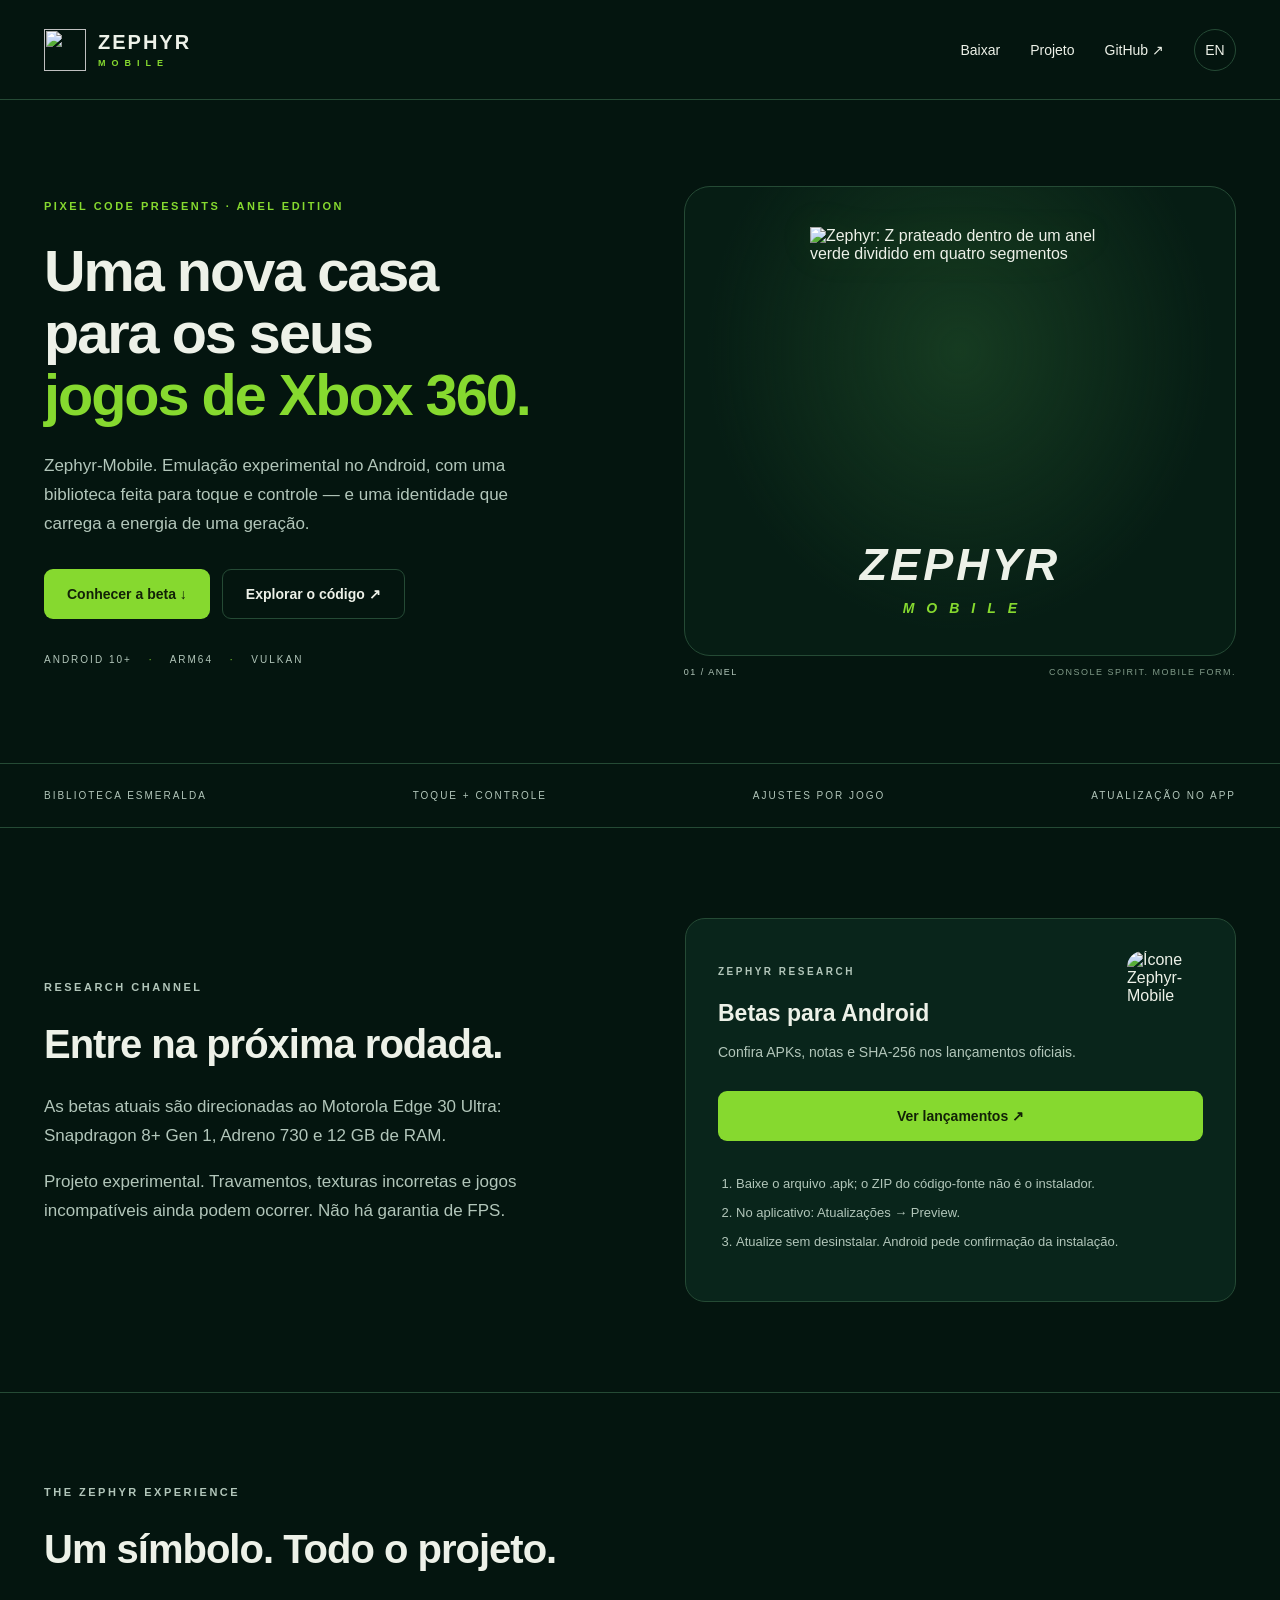
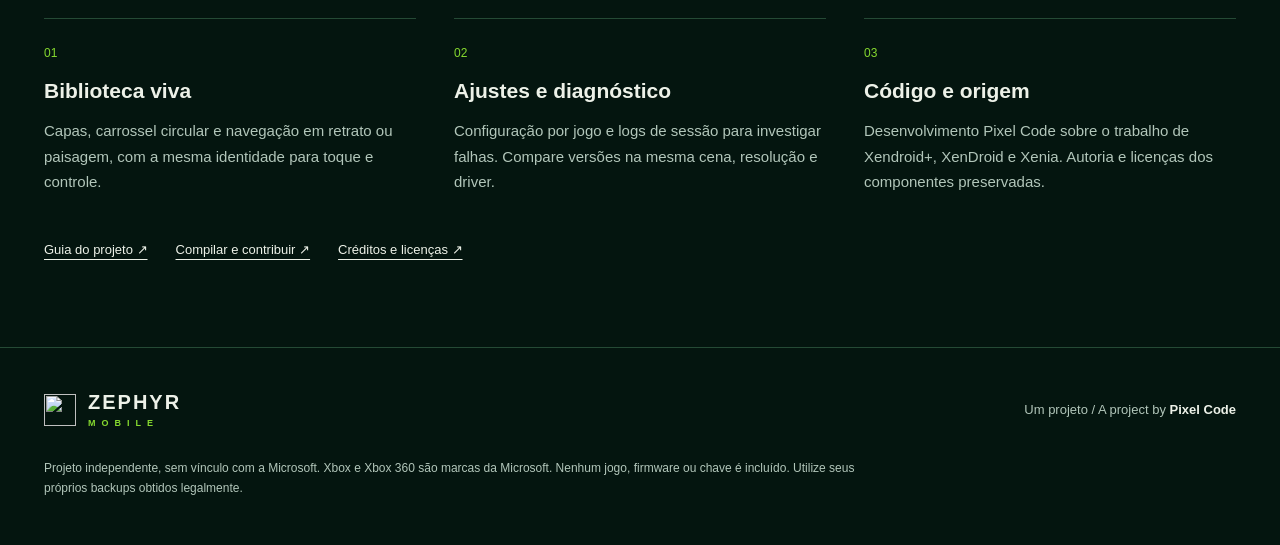
==== website/anel/index.html @ 2389391d "feat: apply Anel identity across Android, website and repository [zephyr-apk]" ====
<!doctype html>
<html lang="pt-BR"><head><meta charset="utf-8"><meta name="viewport" content="width=device-width,initial-scale=1"><meta name="theme-color" content="#04150F"><title>Zephyr-Mobile · Pixel Code</title><meta name="description" content="Zephyr-Mobile: emulação experimental de Xbox 360 no Android. Conheça a identidade Anel e baixe as betas Research da Pixel Code."><meta property="og:title" content="Zephyr-Mobile · Anel"><meta property="og:description" content="Xbox 360 no Android. Um projeto Pixel Code."><meta property="og:image" content="assets/brand/og-image.png"><link rel="icon" href="assets/brand/favicon.ico"><link rel="apple-touch-icon" href="assets/brand/apple-touch-icon.png"><link rel="manifest" href="site.webmanifest"><link rel="stylesheet" href="style.css"><script src="site.js" defer></script></head>
<body><a class="skip" href="#main">Pular para o conteúdo / Skip to content</a>
<header><a class="brand" href="#main" aria-label="Zephyr-Mobile"><img src="assets/brand/mark-128.png" width="42" height="42" alt=""><span>ZEPHYR <small>MOBILE</small></span></a><nav aria-label="Principal"><a href="#download" data-pt="Baixar" data-en="Download">Baixar</a><a href="#project" data-pt="Projeto" data-en="Project">Projeto</a><a href="https://github.com/srRodry/Zephyr-Mobile" target="_blank" rel="noopener">GitHub ↗</a><button id="language" type="button" aria-label="Switch to English">EN</button></nav></header>
<main id="main"><section class="hero"><div class="hero-copy"><p class="eyebrow">PIXEL CODE PRESENTS · ANEL EDITION</p><h1>Uma nova casa<br>para os seus<br><em>jogos de Xbox 360.</em></h1><p class="hero-lead" data-pt="Zephyr-Mobile. Emulação experimental no Android, com uma biblioteca feita para toque e controle — e uma identidade que carrega a energia de uma geração." data-en="Zephyr-Mobile. Experimental Android emulation, with a library built for touch and controllers — and an identity carrying the energy of a generation.">Zephyr-Mobile. Emulação experimental no Android, com uma biblioteca feita para toque e controle — e uma identidade que carrega a energia de uma geração.</p><div class="actions"><a class="button primary" href="#download" data-pt="Conhecer a beta ↓" data-en="Explore the beta ↓">Conhecer a beta ↓</a><a class="button quiet" href="https://github.com/srRodry/Zephyr-Mobile/tree/research/optimization-round3" data-pt="Explorar o código ↗" data-en="Explore the source ↗">Explorar o código ↗</a></div><p class="platform">ANDROID 10+ <span>·</span> ARM64 <span>·</span> VULKAN</p></div><div class="hero-art"><div class="logo-stage"><img src="assets/brand/mark-256.png" width="420" height="420" alt="Zephyr: Z prateado dentro de um anel verde dividido em quatro segmentos"><div class="wordmark">ZEPHYR<span>MOBILE</span></div></div><p class="stage-caption">01 / ANEL <span>CONSOLE SPIRIT. MOBILE FORM.</span></p></div></section>
<section class="strip" aria-label="Características"><span data-pt="BIBLIOTECA ESMERALDA" data-en="EMERALD LIBRARY">BIBLIOTECA ESMERALDA</span><span data-pt="TOQUE + CONTROLE" data-en="TOUCH + CONTROLLER">TOQUE + CONTROLE</span><span data-pt="AJUSTES POR JOGO" data-en="PER-GAME SETTINGS">AJUSTES POR JOGO</span><span data-pt="ATUALIZAÇÃO NO APP" data-en="IN-APP UPDATES">ATUALIZAÇÃO NO APP</span></section>
<section id="download" class="download section"><div><p class="eyebrow">RESEARCH CHANNEL</p><h2 data-pt="Entre na próxima rodada." data-en="Join the next round.">Entre na próxima rodada.</h2><p data-pt="As betas atuais são direcionadas ao Motorola Edge 30 Ultra: Snapdragon 8+ Gen 1, Adreno 730 e 12 GB de RAM." data-en="Current betas target Motorola Edge 30 Ultra: Snapdragon 8+ Gen 1, Adreno 730 and 12 GB RAM.">As betas atuais são direcionadas ao Motorola Edge 30 Ultra: Snapdragon 8+ Gen 1, Adreno 730 e 12 GB de RAM.</p><p class="muted" data-pt="Projeto experimental. Travamentos, texturas incorretas e jogos incompatíveis ainda podem ocorrer. Não há garantia de FPS." data-en="Experimental project. Hangs, texture corruption and unsupported games may still occur. No FPS guarantee.">Projeto experimental. Travamentos, texturas incorretas e jogos incompatíveis ainda podem ocorrer. Não há garantia de FPS.</p></div><div class="download-card"><img src="assets/brand/icon-192.png" width="76" height="76" alt="Ícone Zephyr-Mobile"><p class="eyebrow">ZEPHYR RESEARCH</p><h3 id="release-name">Betas para Android</h3><p id="release-status" class="muted" aria-live="polite">Confira APKs, notas e SHA-256 nos lançamentos oficiais.</p><a id="release-link" class="button primary" href="https://github.com/srRodry/Zephyr-Mobile/releases" data-pt="Ver lançamentos ↗" data-en="View releases ↗">Ver lançamentos ↗</a><ol><li data-pt="Baixe o arquivo .apk; o ZIP do código-fonte não é o instalador." data-en="Download the .apk asset; the source ZIP is not the installer.">Baixe o arquivo .apk; o ZIP do código-fonte não é o instalador.</li><li data-pt="No aplicativo: Atualizações → Preview." data-en="In the app: Updates → Preview.">No aplicativo: Atualizações → Preview.</li><li data-pt="Atualize sem desinstalar. Android pede confirmação da instalação." data-en="Update without uninstalling. Android requests installation confirmation.">Atualize sem desinstalar. Android pede confirmação da instalação.</li></ol></div></section>
<section id="project" class="section project"><div><p class="eyebrow">THE ZEPHYR EXPERIENCE</p><h2 data-pt="Um símbolo. Todo o projeto." data-en="One symbol. Across the project.">Um símbolo. Todo o projeto.</h2></div><div class="features"><article><span>01</span><h3 data-pt="Biblioteca viva" data-en="A living library">Biblioteca viva</h3><p data-pt="Capas, carrossel circular e navegação em retrato ou paisagem, com a mesma identidade para toque e controle." data-en="Covers, circular carousel and portrait or landscape navigation, with a shared identity for touch and controllers.">Capas, carrossel circular e navegação em retrato ou paisagem, com a mesma identidade para toque e controle.</p></article><article><span>02</span><h3 data-pt="Ajustes e diagnóstico" data-en="Settings and diagnostics">Ajustes e diagnóstico</h3><p data-pt="Configuração por jogo e logs de sessão para investigar falhas. Compare versões na mesma cena, resolução e driver." data-en="Per-game configuration and session logs to investigate failures. Compare builds in the same scene, resolution and driver.">Configuração por jogo e logs de sessão para investigar falhas. Compare versões na mesma cena, resolução e driver.</p></article><article><span>03</span><h3 data-pt="Código e origem" data-en="Source and origins">Código e origem</h3><p data-pt="Desenvolvimento Pixel Code sobre o trabalho de Xendroid+, XenDroid e Xenia. Autoria e licenças dos componentes preservadas." data-en="Pixel Code development built on Xendroid+, XenDroid and Xenia. Component authorship and licenses are preserved.">Desenvolvimento Pixel Code sobre o trabalho de Xendroid+, XenDroid e Xenia. Autoria e licenças dos componentes preservadas.</p></article></div><div class="resources"><a href="https://github.com/srRodry/Zephyr-Mobile/blob/main/README.pt-BR.md" data-pt="Guia do projeto ↗" data-en="Project guide ↗">Guia do projeto ↗</a><a href="https://github.com/srRodry/Zephyr-Mobile/blob/research/optimization-round3/BUILD.md" data-pt="Compilar e contribuir ↗" data-en="Build and contribute ↗">Compilar e contribuir ↗</a><a href="https://github.com/srRodry/Zephyr-Mobile/blob/main/THIRD-PARTY-NOTICES.md" data-pt="Créditos e licenças ↗" data-en="Credits and licenses ↗">Créditos e licenças ↗</a></div></section></main>
<footer><a class="brand" href="#main"><img src="assets/brand/mark-64.png" width="32" height="32" alt=""><span>ZEPHYR <small>MOBILE</small></span></a><p>Um projeto / A project by <strong>Pixel Code</strong></p><p class="legal" data-pt="Projeto independente, sem vínculo com a Microsoft. Xbox e Xbox 360 são marcas da Microsoft. Nenhum jogo, firmware ou chave é incluído. Utilize seus próprios backups obtidos legalmente." data-en="Independent project, not affiliated with Microsoft. Xbox and Xbox 360 are Microsoft trademarks. No games, firmware or keys are included. Use your own legally obtained backups.">Projeto independente, sem vínculo com a Microsoft. Xbox e Xbox 360 são marcas da Microsoft. Nenhum jogo, firmware ou chave é incluído. Utilize seus próprios backups obtidos legalmente.</p></footer></body></html>
---- website/anel/style.css ----
:root{color-scheme:dark;--bg:#04150f;--panel:#09251b;--line:#254a35;--text:#edf1e8;--muted:#b2c6ba;--green:#86d92f;font-family:Arial,Helvetica,sans-serif}*{box-sizing:border-box}html{scroll-behavior:smooth;scroll-padding-top:90px}body{margin:0;background:var(--bg);color:var(--text)}a{color:inherit;text-decoration:none}button{font:inherit}a:focus-visible,button:focus-visible{outline:3px solid var(--green);outline-offset:6px}.skip{position:absolute;left:20px;top:-80px;background:var(--green);color:#04150f;padding:16px;z-index:10}.skip:focus{top:10px}header,main,footer{max-width:1320px;margin:auto}header{height:100px;display:flex;align-items:center;justify-content:space-between;padding:0 44px;border-bottom:1px solid var(--line)}.brand{display:flex;gap:12px;align-items:center;font-size:20px;letter-spacing:2px;font-weight:800}.brand small{display:block;font-size:9px;letter-spacing:6px;color:var(--green);margin-top:4px}.brand img{object-fit:contain}nav{display:flex;align-items:center;gap:30px;font-size:14px}nav a:hover,.resources a:hover{color:var(--green)}nav button{background:none;border:1px solid var(--line);color:var(--text);border-radius:50%;height:42px;width:42px;cursor:pointer}.hero{display:grid;grid-template-columns:1.05fr 1fr;gap:60px;padding:86px 44px 74px;align-items:center}.eyebrow{font-size:11px;letter-spacing:2.5px;color:var(--green);font-weight:700;margin:0 0 24px}h1{font-size:clamp(38px,4.5vw,64px);letter-spacing:-2px;line-height:1.08;margin:0 0 26px;font-weight:700}h1 em{font-style:normal;color:var(--green)}.hero-lead,p{font-size:17px;line-height:1.7}.hero-lead{color:var(--muted);max-width:510px}.actions{display:flex;flex-wrap:wrap;gap:12px;margin-top:30px}.button{display:inline-flex;justify-content:center;align-items:center;min-height:50px;padding:15px 23px;border-radius:9px;font-size:14px;font-weight:700}.primary{background:var(--green);color:#122107}.primary:hover{background:#a1ee4e}.quiet{border:1px solid var(--line)}.platform{font-size:10px;letter-spacing:2px;color:var(--muted);margin-top:32px}.platform span{margin:0 12px;color:var(--green)}.hero-art{min-width:0}.logo-stage{border:1px solid var(--line);border-radius:26px;background:radial-gradient(ellipse at 50% 35%,#163b21 0,transparent 65%),#061d14;min-height:470px;display:flex;flex-direction:column;align-items:center;justify-content:center;padding:32px}.logo-stage img{width:75%;height:auto;max-width:300px;filter:drop-shadow(0 0 16px #80cd191a)}.wordmark{font-size:45px;letter-spacing:3px;font-style:italic;font-weight:800;margin-top:12px}.wordmark span{display:block;text-align:center;font-size:14px;letter-spacing:12px;color:var(--green);margin-top:9px;margin-left:12px}.stage-caption{display:flex;justify-content:space-between;font-size:9px;letter-spacing:1.5px;color:var(--muted)}.stage-caption span{color:#819b89}.strip{display:flex;justify-content:space-between;flex-wrap:wrap;gap:20px;padding:26px 44px;border-block:1px solid var(--line);font-size:10px;letter-spacing:2px;color:var(--muted)}.section{padding:90px 44px}.download{display:grid;grid-template-columns:1fr 1fr;gap:90px;align-items:center}h2{font-size:40px;line-height:1.15;letter-spacing:-1px;margin:0 0 26px}.muted,.section p{color:var(--muted)}.download-card{padding:32px;background:var(--panel);border:1px solid var(--line);border-radius:20px}.download-card img{float:right;border-radius:16px;margin-left:18px}.download-card .eyebrow{margin:12px 0 20px;font-size:10px}.download-card h3{font-size:23px;margin:0 0 10px}.download-card p{font-size:14px}.download-card .button{width:100%;margin:12px 0 16px}.download-card ol{padding-left:18px;color:var(--muted);font-size:13px;line-height:1.6}.download-card li{padding:4px 0}.project{border-top:1px solid var(--line)}.features{display:grid;grid-template-columns:repeat(3,1fr);gap:38px;margin-top:46px}.features article{border-top:1px solid var(--line);padding-top:24px}.features article>span{color:var(--green);font-size:12px}.features h3{font-size:21px;margin:18px 0 12px}.features p{font-size:15px}.resources{display:flex;flex-wrap:wrap;gap:28px;margin-top:32px;font-size:13px;text-decoration:underline;text-underline-offset:5px}footer{border-top:1px solid var(--line);padding:38px 44px 46px;display:flex;align-items:center;flex-wrap:wrap;justify-content:space-between;gap:24px}footer p{font-size:13px;color:var(--muted)}footer .legal{width:100%;font-size:12px;max-width:850px;margin:0}footer strong{color:var(--text)}@media(max-width:800px){header{height:82px;padding:0 22px}nav{gap:16px}nav a:nth-child(2){display:none}.brand{font-size:16px}.brand img{width:34px;height:34px}.hero{grid-template-columns:1fr;padding:48px 24px;gap:36px}h1{font-size:46px}.hero-lead{font-size:16px}.logo-stage{min-height:370px}.logo-stage img{max-width:245px}.wordmark{font-size:38px}.strip{padding:24px;display:grid;grid-template-columns:1fr 1fr;font-size:9px}.section{padding:56px 24px}.download{grid-template-columns:1fr;gap:28px}h2{font-size:34px}.features{grid-template-columns:1fr;gap:22px}footer{padding:32px 24px}.stage-caption{font-size:8px}}@media(max-width:420px){nav{gap:12px}.brand{font-size:14px;gap:7px}nav a{font-size:12px}h1{font-size:39px}.download-card{padding:24px}.download-card img{width:58px;height:58px}.platform{font-size:9px;letter-spacing:1px}.platform span{margin:0 6px}}@media(prefers-reduced-motion:reduce){html{scroll-behavior:auto}}
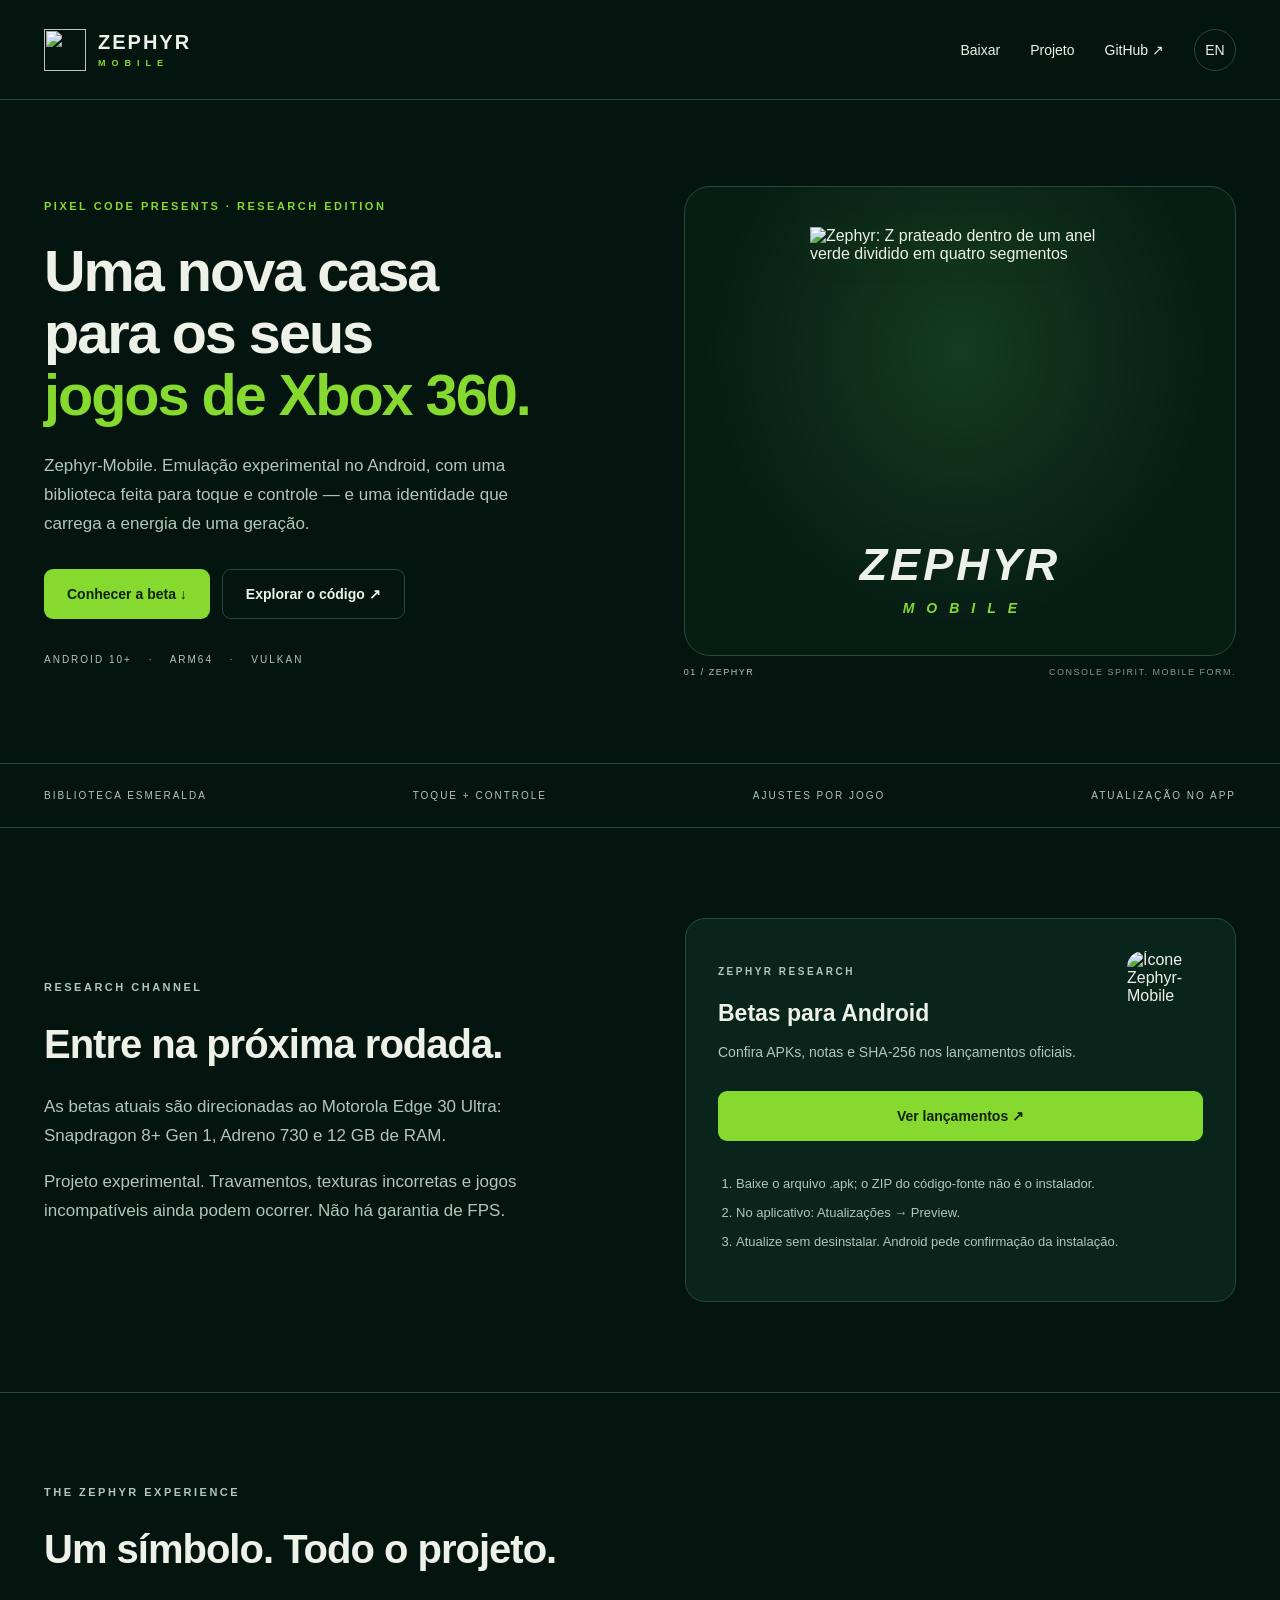
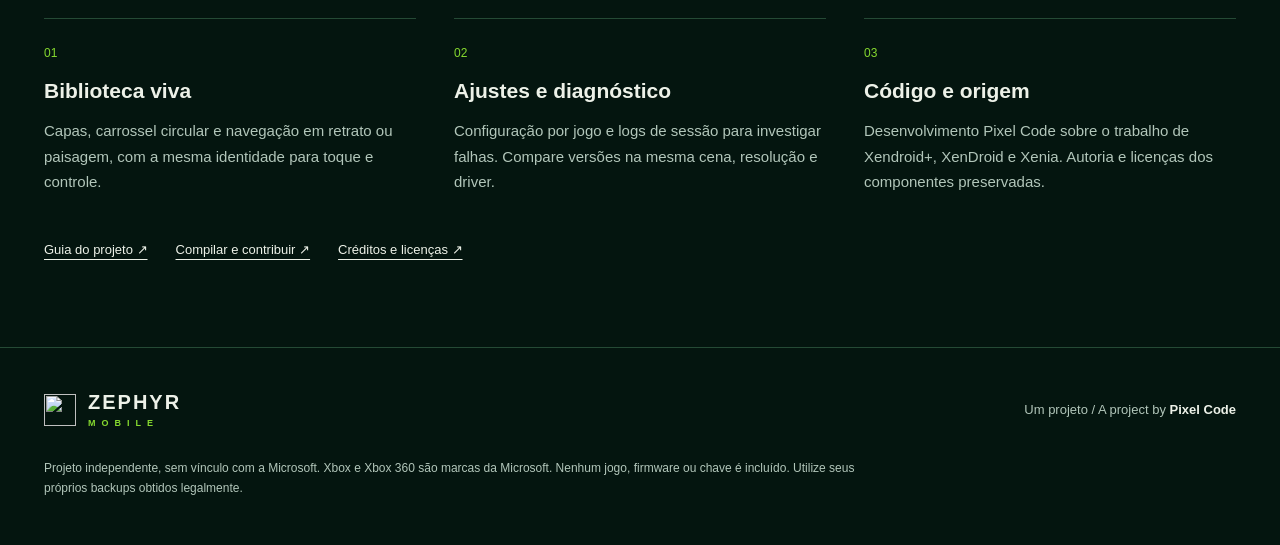
==== commit 55096e30: "brand: remove public Anel edition naming from landing page" ====
--- a/website/anel/index.html
+++ b/website/anel/index.html
@@ -1,8 +1,8 @@
 <!doctype html>
-<html lang="pt-BR"><head><meta charset="utf-8"><meta name="viewport" content="width=device-width,initial-scale=1"><meta name="theme-color" content="#04150F"><title>Zephyr-Mobile · Pixel Code</title><meta name="description" content="Zephyr-Mobile: emulação experimental de Xbox 360 no Android. Conheça a identidade Anel e baixe as betas Research da Pixel Code."><meta property="og:title" content="Zephyr-Mobile · Anel"><meta property="og:description" content="Xbox 360 no Android. Um projeto Pixel Code."><meta property="og:image" content="assets/brand/og-image.png"><link rel="icon" href="assets/brand/favicon.ico"><link rel="apple-touch-icon" href="assets/brand/apple-touch-icon.png"><link rel="manifest" href="site.webmanifest"><link rel="stylesheet" href="style.css"><script src="site.js" defer></script></head>
+<html lang="pt-BR"><head><meta charset="utf-8"><meta name="viewport" content="width=device-width,initial-scale=1"><meta name="theme-color" content="#04150F"><title>Zephyr-Mobile · Pixel Code</title><meta name="description" content="Zephyr-Mobile: emulação experimental de Xbox 360 no Android. Conheça a identidade Zephyr-Mobile e baixe as betas Research da Pixel Code."><meta property="og:title" content="Zephyr-Mobile · Pixel Code"><meta property="og:description" content="Xbox 360 no Android. Um projeto Pixel Code."><meta property="og:image" content="assets/brand/og-image.png"><link rel="icon" href="assets/brand/favicon.ico"><link rel="apple-touch-icon" href="assets/brand/apple-touch-icon.png"><link rel="manifest" href="site.webmanifest"><link rel="stylesheet" href="style.css"><script src="site.js" defer></script></head>
 <body><a class="skip" href="#main">Pular para o conteúdo / Skip to content</a>
 <header><a class="brand" href="#main" aria-label="Zephyr-Mobile"><img src="assets/brand/mark-128.png" width="42" height="42" alt=""><span>ZEPHYR <small>MOBILE</small></span></a><nav aria-label="Principal"><a href="#download" data-pt="Baixar" data-en="Download">Baixar</a><a href="#project" data-pt="Projeto" data-en="Project">Projeto</a><a href="https://github.com/srRodry/Zephyr-Mobile" target="_blank" rel="noopener">GitHub ↗</a><button id="language" type="button" aria-label="Switch to English">EN</button></nav></header>
-<main id="main"><section class="hero"><div class="hero-copy"><p class="eyebrow">PIXEL CODE PRESENTS · ANEL EDITION</p><h1>Uma nova casa<br>para os seus<br><em>jogos de Xbox 360.</em></h1><p class="hero-lead" data-pt="Zephyr-Mobile. Emulação experimental no Android, com uma biblioteca feita para toque e controle — e uma identidade que carrega a energia de uma geração." data-en="Zephyr-Mobile. Experimental Android emulation, with a library built for touch and controllers — and an identity carrying the energy of a generation.">Zephyr-Mobile. Emulação experimental no Android, com uma biblioteca feita para toque e controle — e uma identidade que carrega a energia de uma geração.</p><div class="actions"><a class="button primary" href="#download" data-pt="Conhecer a beta ↓" data-en="Explore the beta ↓">Conhecer a beta ↓</a><a class="button quiet" href="https://github.com/srRodry/Zephyr-Mobile/tree/research/optimization-round3" data-pt="Explorar o código ↗" data-en="Explore the source ↗">Explorar o código ↗</a></div><p class="platform">ANDROID 10+ <span>·</span> ARM64 <span>·</span> VULKAN</p></div><div class="hero-art"><div class="logo-stage"><img src="assets/brand/mark-256.png" width="420" height="420" alt="Zephyr: Z prateado dentro de um anel verde dividido em quatro segmentos"><div class="wordmark">ZEPHYR<span>MOBILE</span></div></div><p class="stage-caption">01 / ANEL <span>CONSOLE SPIRIT. MOBILE FORM.</span></p></div></section>
+<main id="main"><section class="hero"><div class="hero-copy"><p class="eyebrow">PIXEL CODE PRESENTS · RESEARCH EDITION</p><h1>Uma nova casa<br>para os seus<br><em>jogos de Xbox 360.</em></h1><p class="hero-lead" data-pt="Zephyr-Mobile. Emulação experimental no Android, com uma biblioteca feita para toque e controle — e uma identidade que carrega a energia de uma geração." data-en="Zephyr-Mobile. Experimental Android emulation, with a library built for touch and controllers — and an identity carrying the energy of a generation.">Zephyr-Mobile. Emulação experimental no Android, com uma biblioteca feita para toque e controle — e uma identidade que carrega a energia de uma geração.</p><div class="actions"><a class="button primary" href="#download" data-pt="Conhecer a beta ↓" data-en="Explore the beta ↓">Conhecer a beta ↓</a><a class="button quiet" href="https://github.com/srRodry/Zephyr-Mobile/tree/research/optimization-round3" data-pt="Explorar o código ↗" data-en="Explore the source ↗">Explorar o código ↗</a></div><p class="platform">ANDROID 10+ <span>·</span> ARM64 <span>·</span> VULKAN</p></div><div class="hero-art"><div class="logo-stage"><img src="assets/brand/mark-256.png" width="420" height="420" alt="Zephyr: Z prateado dentro de um anel verde dividido em quatro segmentos"><div class="wordmark">ZEPHYR<span>MOBILE</span></div></div><p class="stage-caption">01 / ZEPHYR <span>CONSOLE SPIRIT. MOBILE FORM.</span></p></div></section>
 <section class="strip" aria-label="Características"><span data-pt="BIBLIOTECA ESMERALDA" data-en="EMERALD LIBRARY">BIBLIOTECA ESMERALDA</span><span data-pt="TOQUE + CONTROLE" data-en="TOUCH + CONTROLLER">TOQUE + CONTROLE</span><span data-pt="AJUSTES POR JOGO" data-en="PER-GAME SETTINGS">AJUSTES POR JOGO</span><span data-pt="ATUALIZAÇÃO NO APP" data-en="IN-APP UPDATES">ATUALIZAÇÃO NO APP</span></section>
 <section id="download" class="download section"><div><p class="eyebrow">RESEARCH CHANNEL</p><h2 data-pt="Entre na próxima rodada." data-en="Join the next round.">Entre na próxima rodada.</h2><p data-pt="As betas atuais são direcionadas ao Motorola Edge 30 Ultra: Snapdragon 8+ Gen 1, Adreno 730 e 12 GB de RAM." data-en="Current betas target Motorola Edge 30 Ultra: Snapdragon 8+ Gen 1, Adreno 730 and 12 GB RAM.">As betas atuais são direcionadas ao Motorola Edge 30 Ultra: Snapdragon 8+ Gen 1, Adreno 730 e 12 GB de RAM.</p><p class="muted" data-pt="Projeto experimental. Travamentos, texturas incorretas e jogos incompatíveis ainda podem ocorrer. Não há garantia de FPS." data-en="Experimental project. Hangs, texture corruption and unsupported games may still occur. No FPS guarantee.">Projeto experimental. Travamentos, texturas incorretas e jogos incompatíveis ainda podem ocorrer. Não há garantia de FPS.</p></div><div class="download-card"><img src="assets/brand/icon-192.png" width="76" height="76" alt="Ícone Zephyr-Mobile"><p class="eyebrow">ZEPHYR RESEARCH</p><h3 id="release-name">Betas para Android</h3><p id="release-status" class="muted" aria-live="polite">Confira APKs, notas e SHA-256 nos lançamentos oficiais.</p><a id="release-link" class="button primary" href="https://github.com/srRodry/Zephyr-Mobile/releases" data-pt="Ver lançamentos ↗" data-en="View releases ↗">Ver lançamentos ↗</a><ol><li data-pt="Baixe o arquivo .apk; o ZIP do código-fonte não é o instalador." data-en="Download the .apk asset; the source ZIP is not the installer.">Baixe o arquivo .apk; o ZIP do código-fonte não é o instalador.</li><li data-pt="No aplicativo: Atualizações → Preview." data-en="In the app: Updates → Preview.">No aplicativo: Atualizações → Preview.</li><li data-pt="Atualize sem desinstalar. Android pede confirmação da instalação." data-en="Update without uninstalling. Android requests installation confirmation.">Atualize sem desinstalar. Android pede confirmação da instalação.</li></ol></div></section>
 <section id="project" class="section project"><div><p class="eyebrow">THE ZEPHYR EXPERIENCE</p><h2 data-pt="Um símbolo. Todo o projeto." data-en="One symbol. Across the project.">Um símbolo. Todo o projeto.</h2></div><div class="features"><article><span>01</span><h3 data-pt="Biblioteca viva" data-en="A living library">Biblioteca viva</h3><p data-pt="Capas, carrossel circular e navegação em retrato ou paisagem, com a mesma identidade para toque e controle." data-en="Covers, circular carousel and portrait or landscape navigation, with a shared identity for touch and controllers.">Capas, carrossel circular e navegação em retrato ou paisagem, com a mesma identidade para toque e controle.</p></article><article><span>02</span><h3 data-pt="Ajustes e diagnóstico" data-en="Settings and diagnostics">Ajustes e diagnóstico</h3><p data-pt="Configuração por jogo e logs de sessão para investigar falhas. Compare versões na mesma cena, resolução e driver." data-en="Per-game configuration and session logs to investigate failures. Compare builds in the same scene, resolution and driver.">Configuração por jogo e logs de sessão para investigar falhas. Compare versões na mesma cena, resolução e driver.</p></article><article><span>03</span><h3 data-pt="Código e origem" data-en="Source and origins">Código e origem</h3><p data-pt="Desenvolvimento Pixel Code sobre o trabalho de Xendroid+, XenDroid e Xenia. Autoria e licenças dos componentes preservadas." data-en="Pixel Code development built on Xendroid+, XenDroid and Xenia. Component authorship and licenses are preserved.">Desenvolvimento Pixel Code sobre o trabalho de Xendroid+, XenDroid e Xenia. Autoria e licenças dos componentes preservadas.</p></article></div><div class="resources"><a href="https://github.com/srRodry/Zephyr-Mobile/blob/main/README.pt-BR.md" data-pt="Guia do projeto ↗" data-en="Project guide ↗">Guia do projeto ↗</a><a href="https://github.com/srRodry/Zephyr-Mobile/blob/research/optimization-round3/BUILD.md" data-pt="Compilar e contribuir ↗" data-en="Build and contribute ↗">Compilar e contribuir ↗</a><a href="https://github.com/srRodry/Zephyr-Mobile/blob/main/THIRD-PARTY-NOTICES.md" data-pt="Créditos e licenças ↗" data-en="Credits and licenses ↗">Créditos e licenças ↗</a></div></section></main>
